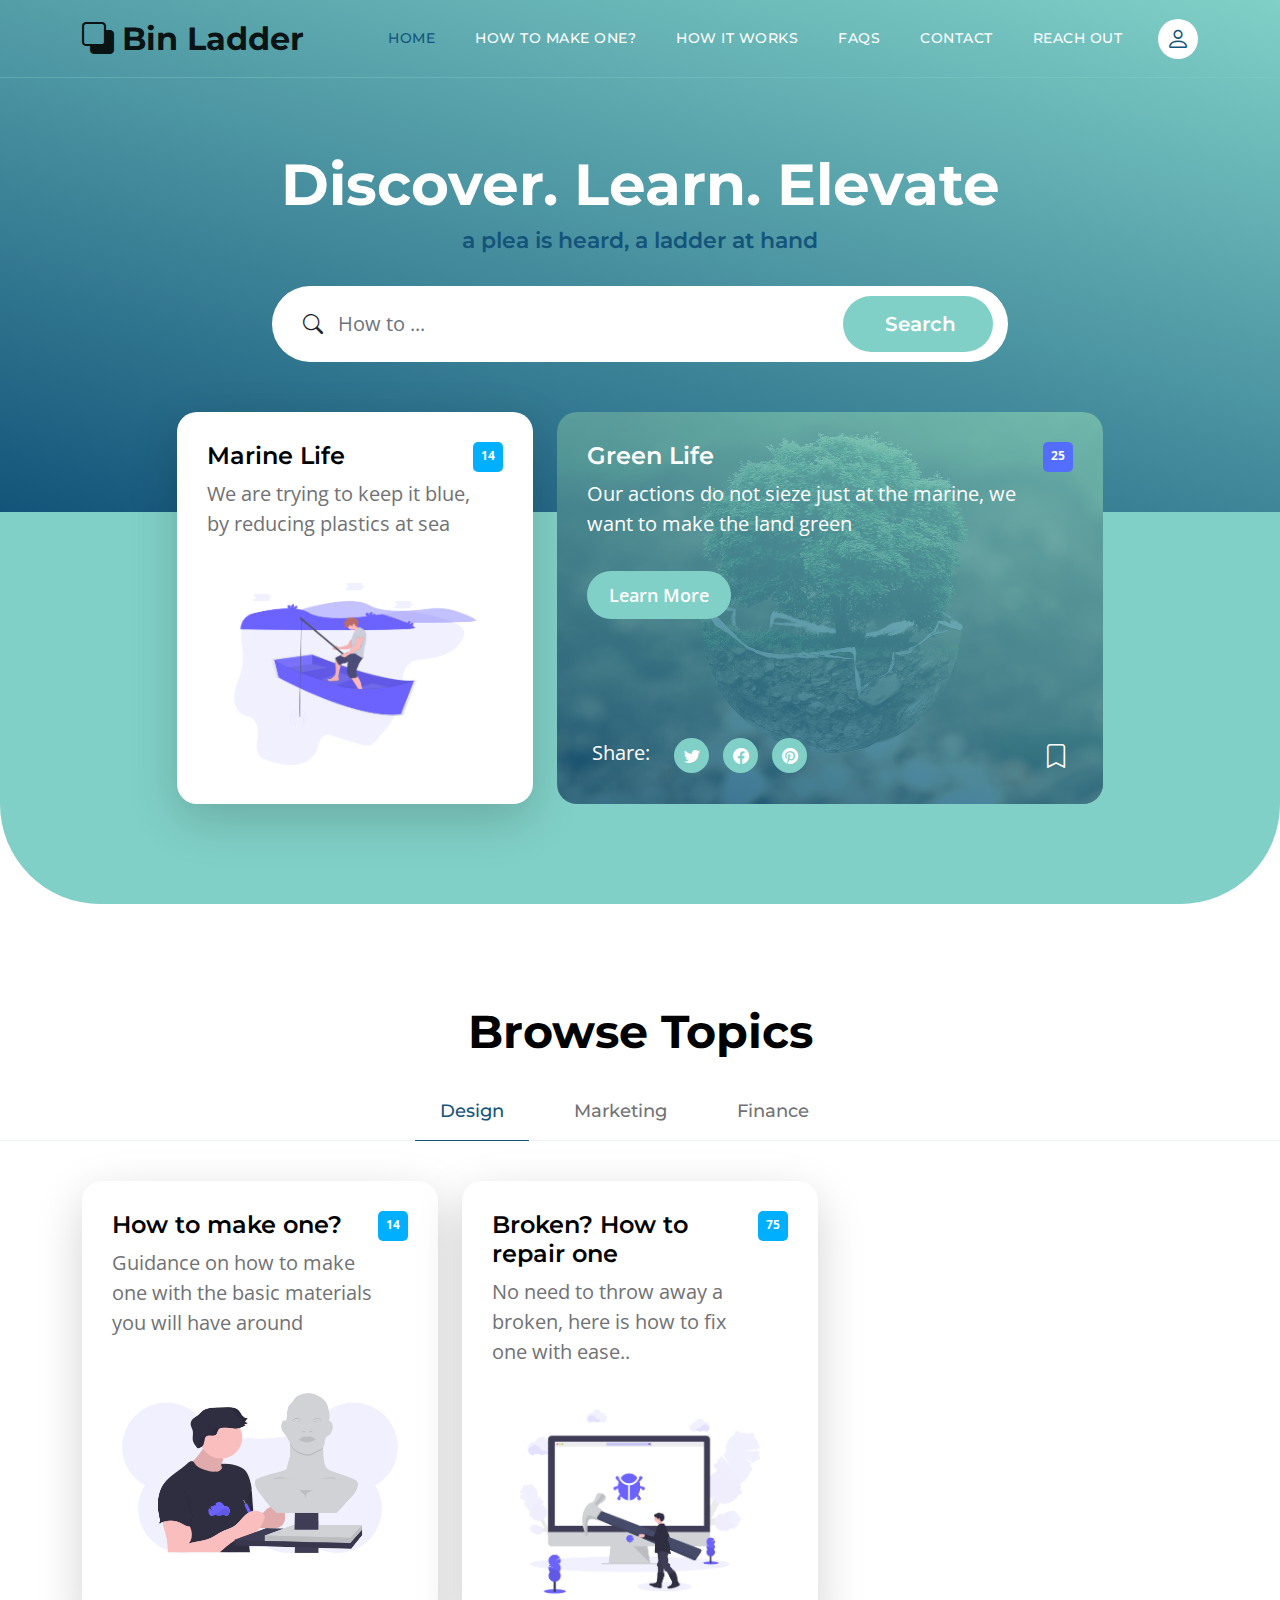
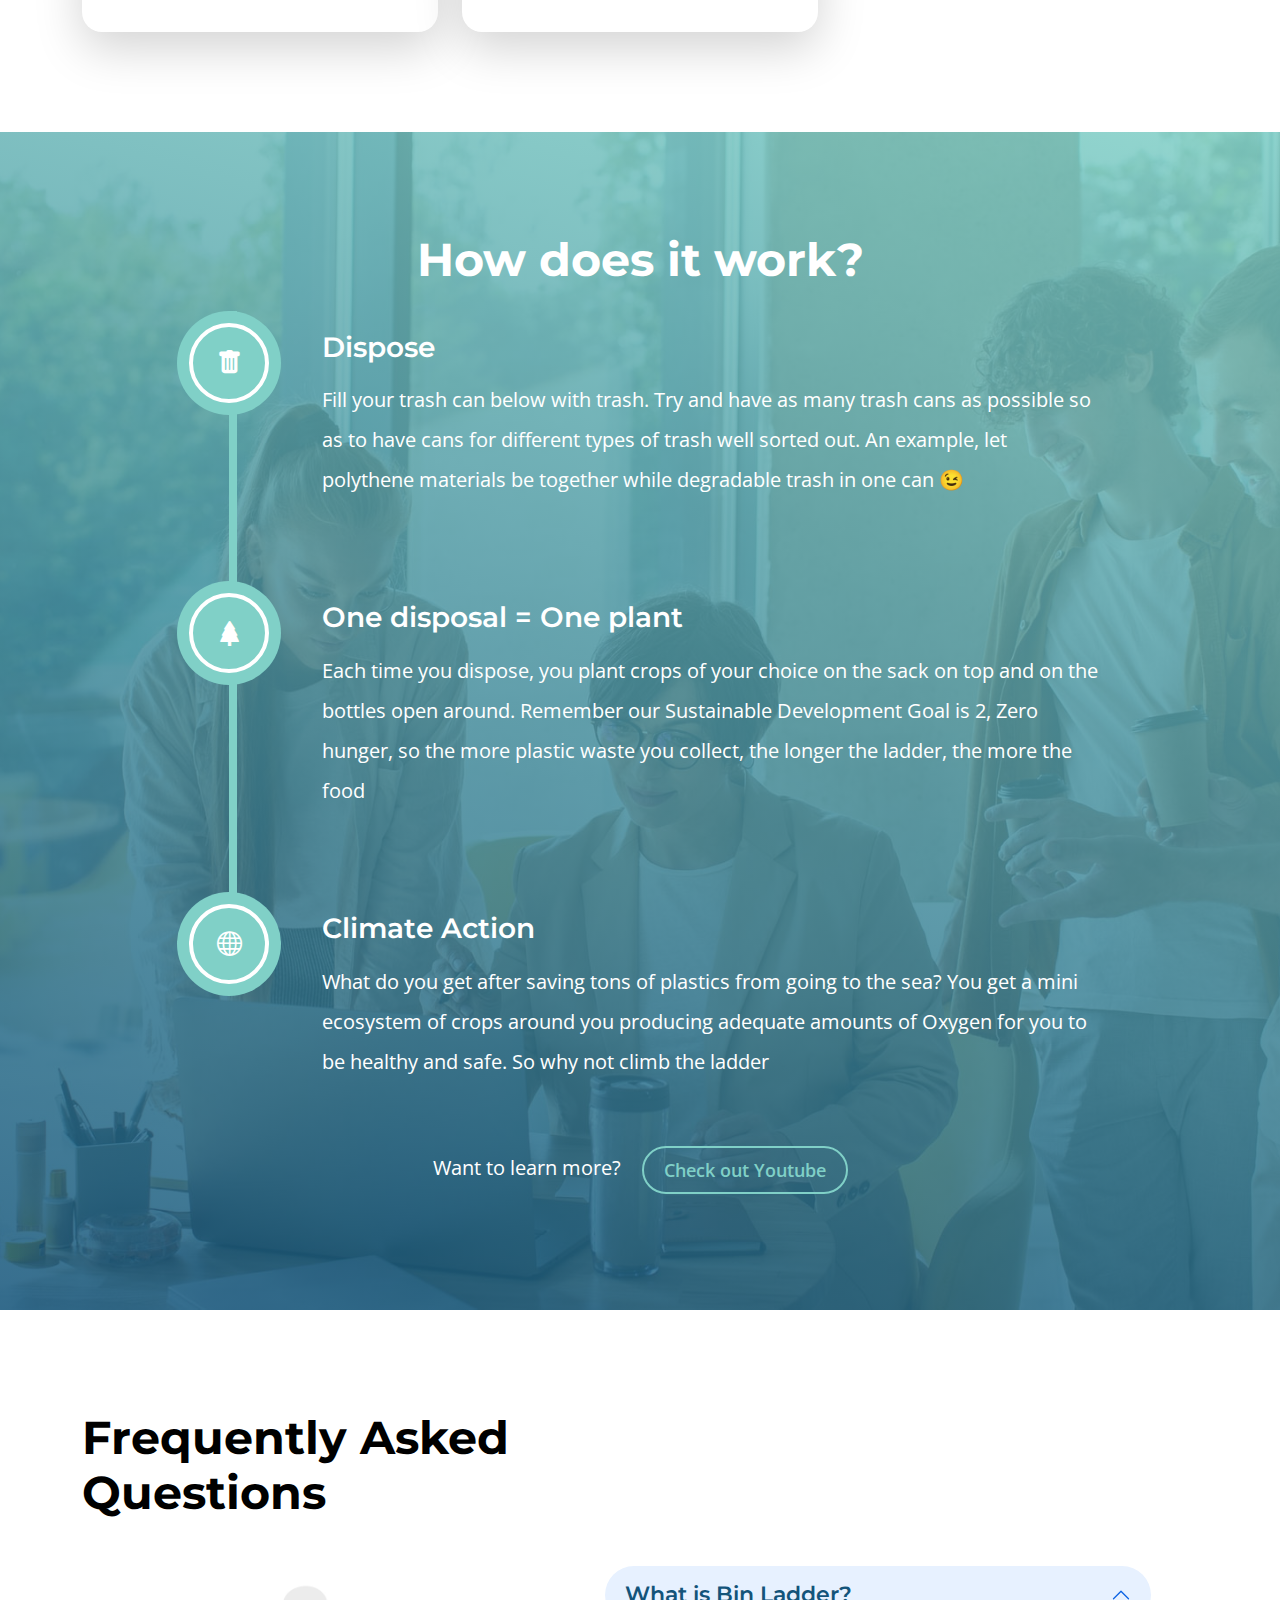
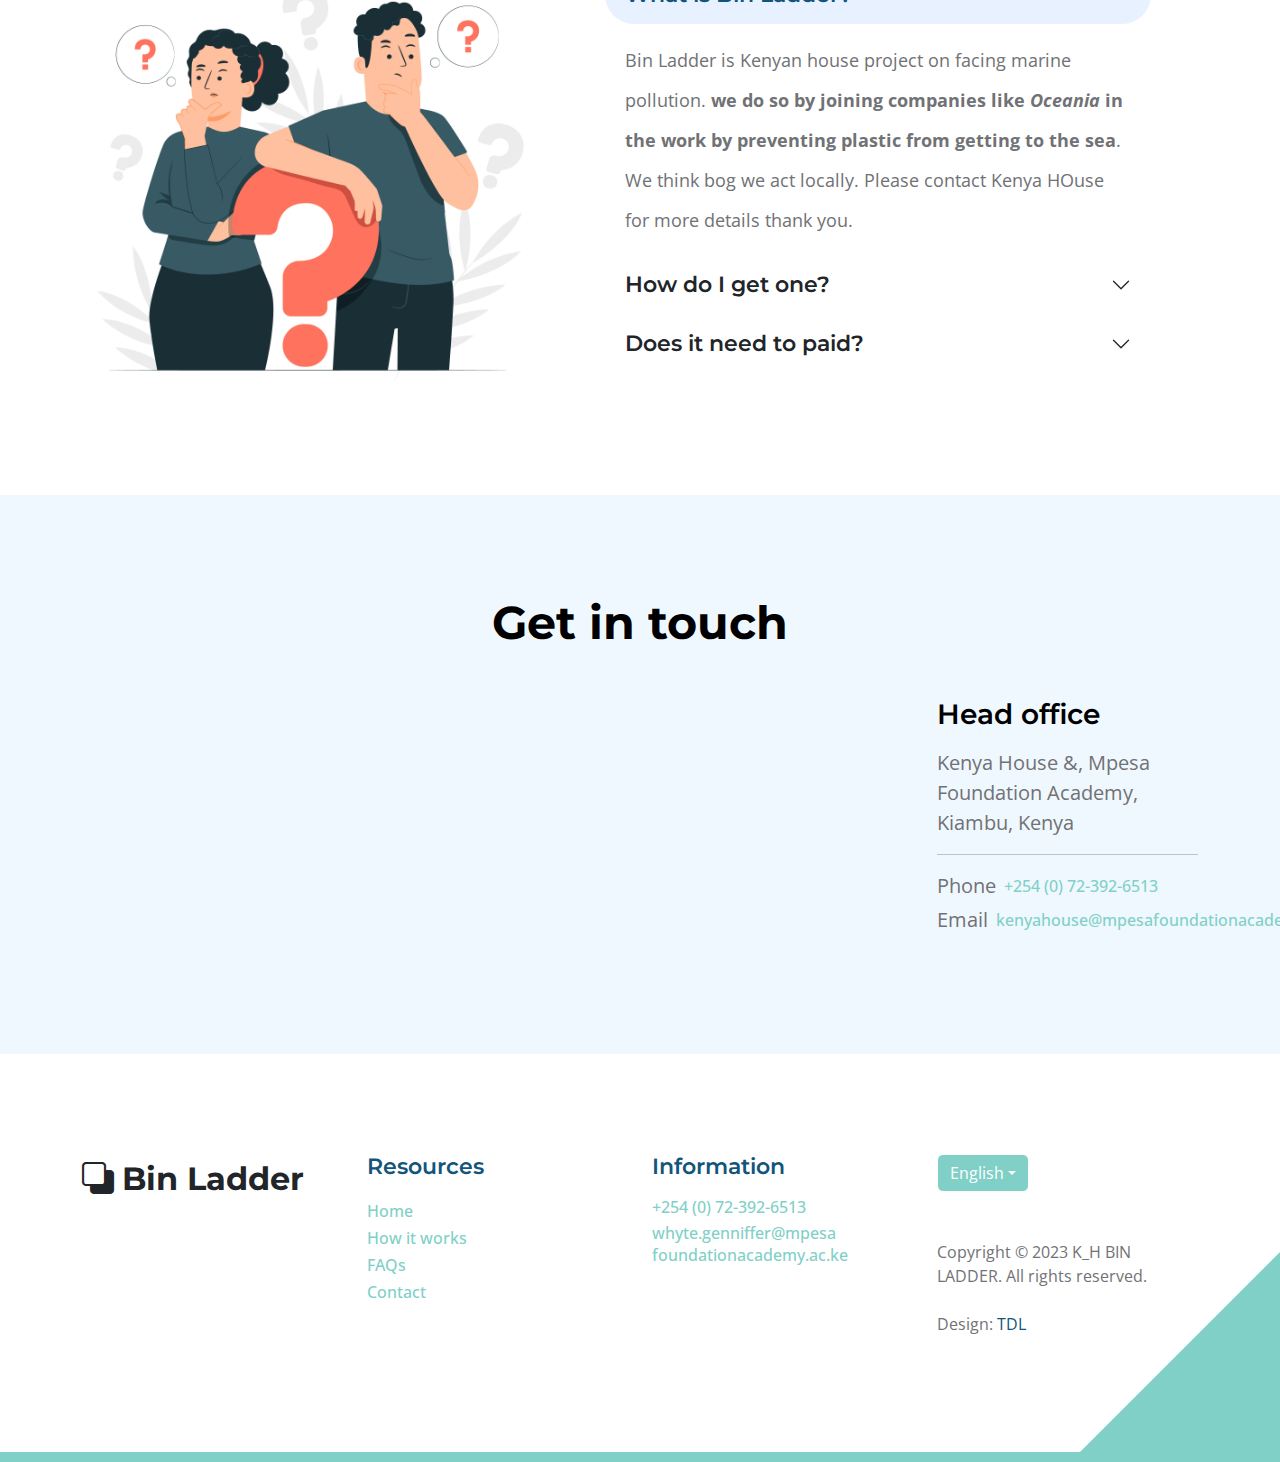
==== BIN_LADDER/index.html @ 0e5eac87 "Add files via upload" ====
<!doctype html>
<html lang="en">
    <head>
        <meta charset="utf-8">
        <meta name="viewport" content="width=device-width, initial-scale=1">

        <meta name="description" content="">
        <meta name="author" content="">

        <title>BIN-LADDER</title>

        <!-- CSS FILES -->        
        <link rel="preconnect" href="https://fonts.googleapis.com">
        
        <link rel="preconnect" href="https://fonts.gstatic.com" crossorigin>

        <link href="https://fonts.googleapis.com/css2?family=Montserrat:wght@500;600;700&family=Open+Sans&display=swap" rel="stylesheet">
                        
        <link href="css/bootstrap.min.css" rel="stylesheet">

        <link href="css/bootstrap-icons.css" rel="stylesheet">

        <link href="css/templatemo-topic-listing.css" rel="stylesheet">      
        
    </head>
    
    <body id="top">

        <main>

            <nav class="navbar navbar-expand-lg">
                <div class="container">
                    <a class="navbar-brand" href="index.html">
                        <i class="bi-back"></i>
                        <span>Bin Ladder</span>
                    </a>

                    <div class="d-lg-none ms-auto me-4">
                        <a href="#top" class="navbar-icon bi-person smoothscroll"></a>
                    </div>
    
                    <button class="navbar-toggler" type="button" data-bs-toggle="collapse" data-bs-target="#navbarNav" aria-controls="navbarNav" aria-expanded="false" aria-label="Toggle navigation">
                        <span class="navbar-toggler-icon"></span>
                    </button>
    
                    <div class="collapse navbar-collapse" id="navbarNav">
                        <ul class="navbar-nav ms-lg-5 me-lg-auto">
                            <li class="nav-item">
                                <a class="nav-link click-scroll" href="#section_1">Home</a>
                            </li>

                            <li class="nav-item">
                                <a class="nav-link click-scroll" href="#section_2">How to make one?</a>
                            </li>
    
                            <li class="nav-item">
                                <a class="nav-link click-scroll" href="#section_3">How it works</a>
                            </li>

                            <li class="nav-item">
                                <a class="nav-link click-scroll" href="#section_4">FAQs</a>
                            </li>
    
                            <li class="nav-item">
                                <a class="nav-link click-scroll" href="#section_5">Contact</a>
                            </li>

                            <li class="nav-item">
                                <a class="nav-link click-scroll" href="contact.html">Reach Out</a>
                            </li>
                            
                        </ul>

                        <div class="d-none d-lg-block">
                            <a href="#top" class="navbar-icon bi-person smoothscroll"></a>
                        </div>
                    </div>
                </div>
            </nav>
            

            <section class="hero-section d-flex justify-content-center align-items-center" id="section_1">
                <div class="container">
                    <div class="row">

                        <div class="col-lg-8 col-12 mx-auto">
                            <h1 class="text-white text-center">Discover. Learn. Elevate</h1>

                            <h6 class="text-center">a plea is heard, a ladder at hand</h6>

                            <form method="get" class="custom-form mt-4 pt-2 mb-lg-0 mb-5" role="search">
                                <div class="input-group input-group-lg">
                                    <span class="input-group-text bi-search" id="basic-addon1">
                                        
                                    </span>

                                    <input name="keyword" type="search" class="form-control" id="keyword" placeholder="How to ..." aria-label="Search">

                                    <button type="submit" class="form-control">Search</button>
                                </div>
                            </form>
                        </div>

                    </div>
                </div>
            </section>


            <section class="featured-section">
                <div class="container">
                    <div class="row justify-content-center">

                        <div class="col-lg-4 col-12 mb-4 mb-lg-0">
                            <div class="custom-block bg-white shadow-lg">
                                <a href="bin-making.html">
                                    <div class="d-flex">
                                        <div>
                                            <h5 class="mb-2">Marine Life</h5>

                                            <p class="mb-0">We are trying to keep it blue, by reducing plastics at sea</p>
                                        </div>

                                        <span class="badge bg-design rounded-pill ms-auto">14</span>
                                    </div>

                                    <img src="images/topics/undraw_fishing_hoxa.png" class="custom-block-image img-fluid" alt="">
                                </a>
                            </div>
                        </div>

                        <div class="col-lg-6 col-12">
                            <div class="custom-block custom-block-overlay">
                                <div class="d-flex flex-column h-100">
                                    <img src="images/topics/econ.jpeg" class="custom-block-image img-fluid" alt="">

                                    <div class="custom-block-overlay-text d-flex">
                                        <div>
                                            <h5 class="text-white mb-2">Green Life</h5>

                                            <p class="text-white">Our actions do not sieze just at the marine, we want to make the land green</p>

                                            <a href="bin-making.html" class="btn custom-btn mt-2 mt-lg-3">Learn More</a>
                                        </div>

                                        <span class="badge bg-finance rounded-pill ms-auto">25</span>
                                    </div>

                                    <div class="social-share d-flex">
                                        <p class="text-white me-4">Share:</p>

                                        <ul class="social-icon">
                                            <li class="social-icon-item">
                                                <a href="#" class="social-icon-link bi-twitter"></a>
                                            </li>

                                            <li class="social-icon-item">
                                                <a href="#" class="social-icon-link bi-facebook"></a>
                                            </li>

                                            <li class="social-icon-item">
                                                <a href="#" class="social-icon-link bi-pinterest"></a>
                                            </li>
                                        </ul>

                                        <a href="#" class="custom-icon bi-bookmark ms-auto"></a>
                                    </div>

                                    <div class="section-overlay"></div>
                                </div>
                            </div>
                        </div>

                    </div>
                </div>
            </section>


            <section class="explore-section section-padding" id="section_2">
                <div class="container">
                    <div class="row">

                        <div class="col-12 text-center">
                            <h2 class="mb-4">Browse Topics</h1>
                        </div>

                    </div>
                </div>

                <div class="container-fluid">
                    <div class="row">
                        <ul class="nav nav-tabs" id="myTab" role="tablist">
                            <li class="nav-item" role="presentation">
                                <button class="nav-link active" id="design-tab" data-bs-toggle="tab" data-bs-target="#design-tab-pane" type="button" role="tab" aria-controls="design-tab-pane" aria-selected="true">Design</button>
                            </li>

                            <li class="nav-item" role="presentation">
                                <button class="nav-link" id="marketing-tab" data-bs-toggle="tab" data-bs-target="#marketing-tab-pane" type="button" role="tab" aria-controls="marketing-tab-pane" aria-selected="false">Marketing</button>
                            </li>

                            <li class="nav-item" role="presentation">
                                <button class="nav-link" id="finance-tab" data-bs-toggle="tab" data-bs-target="#finance-tab-pane" type="button" role="tab" aria-controls="finance-tab-pane" aria-selected="false">Finance</button>
                            </li>

                        </ul>
                    </div>
                </div>

                <div class="container">
                    <div class="row">

                        <div class="col-12">
                            <div class="tab-content" id="myTabContent">
                                <div class="tab-pane fade show active" id="design-tab-pane" role="tabpanel" aria-labelledby="design-tab" tabindex="0">
                                    <div class="row">
                                        <div class="col-lg-4 col-md-6 col-12 mb-4 mb-lg-0">
                                            <div class="custom-block bg-white shadow-lg">
                                                <a href="bin-making.html">
                                                    <div class="d-flex">
                                                        <div>
                                                            <h5 class="mb-2">How to make one?</h5>

                                                            <p class="mb-0">Guidance on how to make one with the basic materials you will have around</p>
                                                        </div>

                                                        <span class="badge bg-design rounded-pill ms-auto">14</span>
                                                    </div>

                                                    <img src="images/topics/undraw_sculpting_1c9p.png" class="custom-block-image img-fluid" alt="">
                                                </a>
                                            </div>
                                        </div>

                                        <div class="col-lg-4 col-md-6 col-12 mb-4 mb-lg-0">
                                            <div class="custom-block bg-white shadow-lg">
                                                <a href="bin-making.html">
                                                    <div class="d-flex">
                                                        <div>
                                                            <h5 class="mb-2">Broken? How to repair one</h5>

                                                                <p class="mb-0">No need to throw away a broken, here is how to fix one with ease..</p>
                                                        </div>

                                                        <span class="badge bg-design rounded-pill ms-auto">75</span>
                                                    </div>

                                                    <img src="images/topics/undraw_bug_fixing_oc7a.png" class="custom-block-image img-fluid" alt="">
                                                </a>
                                            </div>
                                        </div>

                                
                                    </div>
                                </div>

                                <div class="tab-pane fade" id="marketing-tab-pane" role="tabpanel" aria-labelledby="marketing-tab" tabindex="0">
                                    <div class="row">
                                        <div class="col-lg-4 col-md-6 col-12 mb-4 mb-lg-3">
                                                <div class="custom-block bg-white shadow-lg">
                                                    <a href="bin-making.html">
                                                        <div class="d-flex">
                                                            <div>
                                                                <h5 class="mb-2">Advertising</h5>

                                                                <p class="mb-0">Raise any green awareness here and care for the marine life </p>
                                                            </div>

                                                            <span class="badge bg-advertising rounded-pill ms-auto">30</span>
                                                        </div>

                                                        <img src="images/topics/undraw_online_ad_re_ol62.png" class="custom-block-image img-fluid" alt="">
                                                    </a>
                                                </div>
                                            </div>

                                            

                                            <div class="col-lg-4 col-md-6 col-12">
                                                <div class="custom-block bg-white shadow-lg">
                                                    <a href="bin-making.html">
                                                        <div class="d-flex">
                                                            <div>
                                                                <h5 class="mb-2">Social Media</h5>

                                                                <p class="mb-0">How to surf social media and raise awareness on marine life and green life </p>

                                                            </div>

                                                            <span class="badge bg-advertising rounded-pill ms-auto">50</span>
                                                        </div>

                                                        <img src="images/topics/undraw_viral_tweet_gndb.png" class="custom-block-image img-fluid" alt="">
                                                    </a>
                                                </div>
                                            </div>
                                        </div>
                                  </div>

                                <div class="tab-pane fade" id="finance-tab-pane" role="tabpanel" aria-labelledby="finance-tab" tabindex="0">   <div class="row">
                                        <div class="col-lg-6 col-md-6 col-12 mb-4 mb-lg-0">
                                            <div class="custom-block bg-white shadow-lg">
                                                <a href="bin-making.html">
                                                    <div class="d-flex">
                                                        <div>
                                                            <h5 class="mb-2">Investment</h5>

                                                            <p class="mb-0">What we invest in and what we think you should invest in</p>
                                                        </div>

                                                        <span class="badge bg-finance rounded-pill ms-auto">30</span>
                                                    </div>

                                                    <img src="images/topics/undraw_Finance_re_gnv2.png" class="custom-block-image img-fluid" alt="">
                                                </a>
                                            </div>
                                        </div>

                                        <div class="col-lg-6 col-md-6 col-12">
                                            <div class="custom-block custom-block-overlay">
                                                <div class="d-flex flex-column h-100">
                                                    <img src="images/businesswoman-using-tablet-analysis-graph-company-finance-strategy-statistics-success-concept-planning-future-office-room.jpg" class="custom-block-image img-fluid" alt="">

                                                    <div class="custom-block-overlay-text d-flex">
                                                        <div>
                                                            <h5 class="text-white mb-2">Finance</h5>

                                                            <p class="text-white">If you are wiling to share and support our work, here are more details on how to push the green work foward

                                                            </p>

                                                            <a href="bin-making.html" class="btn custom-btn mt-2 mt-lg-3">Learn More</a>
                                                        </div>

                                                        <span class="badge bg-finance rounded-pill ms-auto">25</span>
                                                    </div>

                                                    <div class="social-share d-flex">
                                                        <p class="text-white me-4">Share:</p>

                                                        <ul class="social-icon">
                                                            <li class="social-icon-item">
                                                                <a href="#" class="social-icon-link bi-twitter"></a>
                                                            </li>

                                                            <li class="social-icon-item">
                                                                <a href="#" class="social-icon-link bi-facebook"></a>
                                                            </li>

                                                            <li class="social-icon-item">
                                                                <a href="#" class="social-icon-link bi-pinterest"></a>
                                                            </li>
                                                        </ul>

                                                        <a href="#" class="custom-icon bi-bookmark ms-auto"></a>
                                                    </div>

                                                    <div class="section-overlay"></div>
                                                </div>
                                            </div>
                                        </div>
                                    </div>
                                </div>

                            </div>

                    </div>
                </div>
            </section>


            <section class="timeline-section section-padding" id="section_3">
                <div class="section-overlay"></div>

                <div class="container">
                    <div class="row">

                        <div class="col-12 text-center">
                            <h2 class="text-white mb-4">How does it work?</h1>
                        </div>

                        <div class="col-lg-10 col-12 mx-auto">
                            <div class="timeline-container">
                                <ul class="vertical-scrollable-timeline" id="vertical-scrollable-timeline">
                                    <div class="list-progress">
                                        <div class="inner"></div>
                                    </div>

                                    <li>
                                        <h4 class="text-white mb-3">Dispose</h4>

                                        <p class="text-white">Fill your trash can below with trash. Try and have as many trash cans as possible so as to have cans for different types of trash well sorted out. An example, let polythene materials be together while degradable trash in one can 😉</p>

                                        <div class="icon-holder">
                                          <i class="bi-trash-fill"></i>
                                        </div>
                                    </li>
                                    
                                    <li>
                                        <h4 class="text-white mb-3">One disposal &equals; One plant</h4>

                                        <p class="text-white">Each time you dispose, you plant crops of your choice on the sack on top and on the bottles open around. Remember our Sustainable Development Goal is 2, Zero hunger, so the more plastic waste you collect, the longer the ladder, the more the food</p>

                                        <div class="icon-holder">
                                          <i class="bi-tree-fill"></i>
                                        </div>
                                    </li>

                                    <li>
                                        <h4 class="text-white mb-3">Climate Action</h4>

                                        <p class="text-white">What do you get after saving tons of plastics from going to the sea? You get a mini ecosystem of crops around you producing adequate amounts of Oxygen for you to be healthy and safe. So why not climb the ladder</p>

                                        <div class="icon-holder">
                                          <i class="bi-globe"></i>
                                        </div>
                                    </li>
                                </ul>
                            </div>
                        </div>

                        <div class="col-12 text-center mt-5">
                            <p class="text-white">
                                Want to learn more?
                                <a href="#" class="btn custom-btn custom-border-btn ms-3">Check out Youtube</a>
                            </p>
                        </div>
                    </div>
                </div>
            </section>


            <section class="faq-section section-padding" id="section_4">
                <div class="container">
                    <div class="row">

                        <div class="col-lg-6 col-12">
                            <h2 class="mb-4">Frequently Asked Questions</h2>
                        </div>

                        <div class="clearfix"></div>

                        <div class="col-lg-5 col-12">
                            <img src="images/faq_graphic.jpg" class="img-fluid" alt="FAQs">
                        </div>

                        <div class="col-lg-6 col-12 m-auto">
                            <div class="accordion" id="accordionExample">
                                <div class="accordion-item">
                                    <h2 class="accordion-header" id="headingOne">
                                        <button class="accordion-button" type="button" data-bs-toggle="collapse" data-bs-target="#collapseOne" aria-expanded="true" aria-controls="collapseOne">
                                        What is Bin Ladder?
                                        </button>
                                    </h2>

                                    <div id="collapseOne" class="accordion-collapse collapse show" aria-labelledby="headingOne" data-bs-parent="#accordionExample">
                                        <div class="accordion-body">
                                            Bin Ladder is Kenyan house project on facing marine pollution. <strong>we do so by joining companies like <em>Oceania</em>  in the work by preventing plastic from getting to the sea</strong>. We think bog we act locally. Please contact Kenya HOuse for more details thank you.
                                        </div>
                                    </div>
                                </div>

                                <div class="accordion-item">
                                    <h2 class="accordion-header" id="headingTwo">
                                        <button class="accordion-button collapsed" type="button" data-bs-toggle="collapse" data-bs-target="#collapseTwo" aria-expanded="false" aria-controls="collapseTwo">
                                        How do I get one?
                                    </button>
                                    </h2>

                                    <div id="collapseTwo" class="accordion-collapse collapse" aria-labelledby="headingTwo" data-bs-parent="#accordionExample">
                                        <div class="accordion-body">
                                            Just pick a waste around and hurray..let get to work by following <a href="bin-making.html">Steps</a>
                                        </div>
                                    </div>
                                </div>

                                <div class="accordion-item">
                                    <h2 class="accordion-header" id="headingThree">
                                        <button class="accordion-button collapsed" type="button" data-bs-toggle="collapse" data-bs-target="#collapseThree" aria-expanded="false" aria-controls="collapseThree">
                                        Does it need to paid?
                                    </button>
                                    </h2>

                                    <div id="collapseThree" class="accordion-collapse collapse" aria-labelledby="headingThree" data-bs-parent="#accordionExample">
                                        <div class="accordion-body">
                                            No why pay...you just need plastic waste.....
                                        </div>
                                    </div>
                                </div>
                            </div>
                        </div>

                    </div>
                </div>
            </section>


            <section class="contact-section section-padding section-bg" id="section_5">
                <div class="container">
                    <div class="row">

                        <div class="col-lg-12 col-12 text-center">
                            <h2 class="mb-5">Get in touch</h2>
                        </div>

                        <div class="col-lg-5 col-12 mb-4 mb-lg-0">
                            <iframe class="google-map" src="https://www.google.com/maps/embed?pb=!1m18!1m12!1m3!1d3989.174587271361!2d37.01581581098542!3d-1.0292474989565121!2m3!1f0!2f0!3f0!3m2!1i1024!2i768!4f13.1!3m3!1m2!1s0x182f4bdfb00d2f29%3A0xfc74869571f1621f!2sMpesa%20Foundation%20Academy!5e0!3m2!1sen!2ske!4v1686117680053!5m2!1sen!2ske" width="100%" height="250" style="border:0;" allowfullscreen="" loading="lazy" referrerpolicy="no-referrer-when-downgrade"></iframe>
                        </div>

                        <div class="col-lg-3 col-md-6 col-12 mb-3 mb-lg- mb-md-0 ms-auto">
                            <h4 class="mb-3">Head office</h4>

                            <p>Kenya House &amp;, Mpesa Foundation Academy, Kiambu, Kenya</p>

                            <hr>

                            <p class="d-flex align-items-center mb-1">
                                <span class="me-2">Phone</span>

                                <a href="tel: +25472-392-6513" class="site-footer-link">
                                    +254 (0) 72-392-6513
                                </a>
                            </p>

                            <p class="d-flex align-items-center">
                                <span class="me-2">Email</span>

                                <a href="mailto:whyte.genniffer@mpesafoundationacademy.ac.ke" class="site-footer-link">
                                   kenyahouse@mpesafoundationacademy.ac.ke
                                </a>
                            </p>
                        </div>


                    </div>
                </div>
            </section>
        </main>

<footer class="site-footer section-padding">
            <div class="container">
                <div class="row">

                    <div class="col-lg-3 col-12 mb-4 pb-2">
                        <a class="navbar-brand mb-2" href="index.html">
                            <i class="bi-back"></i>
                            <span>Bin Ladder</span>
                        </a>
                    </div>

                    <div class="col-lg-3 col-md-4 col-6">
                        <h6 class="site-footer-title mb-3">Resources</h6>

                        <ul class="site-footer-links">
                            <li class="site-footer-link-item">
                                <a href="#" class="site-footer-link">Home</a>
                            </li>

                            <li class="site-footer-link-item">
                                <a href="#" class="site-footer-link">How it works</a>
                            </li>

                            <li class="site-footer-link-item">
                                <a href="#" class="site-footer-link">FAQs</a>
                            </li>

                            <li class="site-footer-link-item">
                                <a href="#" class="site-footer-link">Contact</a>
                            </li>
                        </ul>
                    </div>

                    <div class="col-lg-3 col-md-4 col-6 mb-4 mb-lg-0">
                        <h6 class="site-footer-title mb-3">Information</h6>

                        <p class="text-white d-flex mb-1">
                            <a href="tel: +25472-392-6513" class="site-footer-link">
                                +254 (0) 72-392-6513
                            </a>
                        </p>

                        <p class="text-white d-flex">
                            <a href="mailto:whyte.genniffer@mpesafoundationacademy.ac.ke" class="site-footer-link">
                                whyte.genniffer@mpesa<br>foundationacademy.ac.ke
                            </a>
                        </p>
                    </div>

                    <div class="col-lg-3 col-md-4 col-12 mt-4 mt-lg-0 ms-auto">
                        <div class="dropdown">
                            <button class="btn btn-secondary dropdown-toggle" type="button" data-bs-toggle="dropdown" aria-expanded="false">
                            English</button>

                            <ul class="dropdown-menu">
                                <li><button class="dropdown-item" type="button">Thai</button></li>

                                <li><button class="dropdown-item" type="button">Myanmar</button></li>

                                <li><button class="dropdown-item" type="button">Arabic</button></li>
                            </ul>
                        </div>

                        <p class="copyright-text mt-lg-5 mt-4">Copyright © 2023 K_H BIN LADDER. All rights reserved.
                        <br><br>Design: <a rel="nofollow" href="tdl.com" target="_blank">TDL</a></p>
                        
                    </div>

                </div>
            </div>
        </footer>


        <!-- JAVASCRIPT FILES -->
        <script src="js/jquery.min.js"></script>
        <script src="js/bootstrap.bundle.min.js"></script>
        <script src="js/jquery.sticky.js"></script>
        <script src="js/click-scroll.js"></script>
        <script src="js/custom.js"></script>

    </body>
</html>
---- BIN_LADDER/css/templatemo-topic-listing.css ----
/*

TemplateMo 590 topic listing

https://templatemo.com/tm-590-topic-listing

*/

/*---------------------------------------
  CUSTOM PROPERTIES ( VARIABLES )             
-----------------------------------------*/
:root {
  --white-color:                  #ffffff;
  --primary-color:                #13547a;
  --secondary-color:              #80d0c7;
  --section-bg-color:             #f0f8ff;
  --custom-btn-bg-color:          #80d0c7;
  --custom-btn-bg-hover-color:    #13547a;
  --dark-color:                   #000000;
  --p-color:                      #717275;
  --border-color:                 #7fffd4;
  --link-hover-color:             #13547a;

  --body-font-family:             'Open Sans', sans-serif;
  --title-font-family:            'Montserrat', sans-serif;

  --h1-font-size:                 58px;
  --h2-font-size:                 46px;
  --h3-font-size:                 32px;
  --h4-font-size:                 28px;
  --h5-font-size:                 24px;
  --h6-font-size:                 22px;
  --p-font-size:                  20px;
  --menu-font-size:               14px;
  --btn-font-size:                18px;
  --copyright-font-size:          16px;

  --border-radius-large:          100px;
  --border-radius-medium:         20px;
  --border-radius-small:          10px;

  --font-weight-normal:           400;
  --font-weight-medium:           500;
  --font-weight-semibold:         600;
  --font-weight-bold:             700;
}

body {
  background-color: var(--white-color);
  font-family: var(--body-font-family); 
}


/*---------------------------------------
  TYPOGRAPHY               
-----------------------------------------*/

h2,
h3,
h4,
h5,
h6 {
  color: var(--dark-color);
}

h1,
h2,
h3,
h4,
h5,
h6 {
  font-family: var(--title-font-family); 
  font-weight: var(--font-weight-semibold);
}

h1 {
  font-size: var(--h1-font-size);
  font-weight: var(--font-weight-bold);
}

h2 {
  font-size: var(--h2-font-size);
  font-weight: var(--font-weight-bold);
}

h3 {
  font-size: var(--h3-font-size);
}

h4 {
  font-size: var(--h4-font-size);
}

h5 {
  font-size: var(--h5-font-size);
}

h6 {
  color: var(--primary-color);
  font-size: var(--h6-font-size);
}

p {
  color: var(--p-color);
  font-size: var(--p-font-size);
  font-weight: var(--font-weight-normal);
}

ul li {
  color: var(--p-color);
  font-size: var(--p-font-size);
  font-weight: var(--font-weight-normal);
}

a, 
button {
  touch-action: manipulation;
  transition: all 0.3s;
}

a {
  display: inline-block;
  color: var(--primary-color);
  text-decoration: none;
}

a:hover {
  color: var(--link-hover-color);
}

b,
strong {
  font-weight: var(--font-weight-bold);
}


/*---------------------------------------
  SECTION               
-----------------------------------------*/
.section-padding {
  padding-top: 100px;
  padding-bottom: 100px;
}

.section-bg {
  background-color: var(--section-bg-color);
}

.section-overlay {
  background-image: linear-gradient(15deg, #13547a 0%, #80d0c7 100%);
  position: absolute;
  top: 0;
  left: 0;
  pointer-events: none;
  width: 100%;
  height: 100%;
  opacity: 0.85;
}

.section-overlay + .container {
  position: relative;
}

.tab-content {
  background-color: var(--white-color);
  border-radius: var(--border-radius-medium);
}

.nav-tabs {
  border-bottom: 1px solid #ecf3f2;
  margin-bottom: 40px;
  justify-content: center;
}

.nav-tabs .nav-link {
  border-radius: 0;
  border-top: 0;
  border-right: 0;
  border-left: 0;
  color: var(--p-color);
  font-family: var(--title-font-family);
  font-size: var(--btn-font-size);
  font-weight: var(--font-weight-medium);
  padding: 15px 25px;
  transition: all 0.3s;
}

.nav-tabs .nav-link:first-child {
  margin-right: 20px;
}

.nav-tabs .nav-item.show .nav-link, 
.nav-tabs .nav-link.active,
.nav-tabs .nav-link:focus, 
.nav-tabs .nav-link:hover {
  border-bottom-color: var(--primary-color);
  color: var(--primary-color);
}


/*---------------------------------------
  CUSTOM ICON COLOR               
-----------------------------------------*/
.custom-icon {
  color: var(--secondary-color);
}


/*---------------------------------------
  CUSTOM BUTTON               
-----------------------------------------*/
.custom-btn {
  background: var(--custom-btn-bg-color);
  border: 2px solid transparent;
  border-radius: var(--border-radius-large);
  color: var(--white-color);
  font-size: var(--btn-font-size);
  font-weight: var(--font-weight-semibold);
  line-height: normal;
  transition: all 0.3s;
  padding: 10px 20px;
}

.custom-btn:hover {
  background: var(--custom-btn-bg-hover-color);
  color: var(--white-color);
}

.custom-border-btn {
  background: transparent;
  border: 2px solid var(--custom-btn-bg-color);
  color: var(--custom-btn-bg-color);
}

.custom-border-btn:hover {
  background: var(--custom-btn-bg-color);
  border-color: transparent;
  color: var(--white-color);
}

.custom-btn-bg-white {
  border-color: var(--white-color);
  color: var(--white-color);
}


/*---------------------------------------
  SITE HEADER              
-----------------------------------------*/
.site-header {
  background-image: linear-gradient(15deg, #13547a 0%, #80d0c7 100%);
  padding-top: 150px;
  padding-bottom: 80px;
}

.site-header .container {
  height: 100%;
}

.breadcrumb-item+.breadcrumb-item::before,
.breadcrumb-item a:hover,
.breadcrumb-item.active {
  color: var(--white-color);
}

.site-header .custom-icon {
  color: var(--white-color);
  font-size: var(--h4-font-size);
}

.site-header .custom-icon:hover {
  color: var(--secondary-color);
}


/*---------------------------------------
  NAVIGATION              
-----------------------------------------*/
.sticky-wrapper {
  position: absolute;
  top: 0;
  right: 0;
  left: 0;
}

.sticky-wrapper.is-sticky .navbar {
  background-color: var(--secondary-color);
}

.navbar {
  background: transparent;
  border-bottom: 1px solid rgba(128, 208, 199, 0.35);
  z-index: 9;
}

.navbar-brand,
.navbar-brand:hover {
  font-size: var(--h3-font-size);
  font-weight: var(--font-weight-bold);
  display: block;
}

.navbar-brand span {
  font-family: var(--title-font-family);
}

.navbar-expand-lg .navbar-nav .nav-link {
  border-radius: var(--border-radius-large);
  margin: 10px;
  padding: 10px;
}

.navbar-nav .nav-link {
  display: inline-block;
  color: var(--white-color);
  font-family: var(--title-font-family); 
  font-size: var(--menu-font-size);
  font-weight: var(--font-weight-medium);
  text-transform: uppercase;
  letter-spacing: 0.5px;
  position: relative;
  padding-top: 15px;
  padding-bottom: 15px;
}

.navbar-nav .nav-link.active, 
.navbar-nav .nav-link:hover {
  color: var(--primary-color);
}

.navbar .dropdown-menu {
  background: var(--white-color);
  box-shadow: 0 1rem 3rem rgba(0,0,0,.175);
  border: 0;
  display: inherit;
  opacity: 0;
  min-width: 9rem;
  margin-top: 20px;
  padding: 13px 0 10px 0;
  transition: all 0.3s;
  pointer-events: none;
}

.navbar .dropdown-menu::before {
  content: "";
  width: 0;
  height: 0;
  border-left: 20px solid transparent;
  border-right: 20px solid transparent;
  border-bottom: 15px solid var(--white-color);
  position: absolute;
  top: -10px;
  left: 10px;
}

.navbar .dropdown-item {
  display: inline-block;
  color: var(--p-bg-color);
  font-family: var(--title-font-family); 
  font-size: var(--menu-font-size);
  font-weight: var(--font-weight-medium);
  text-transform: uppercase;
  letter-spacing: 0.5px;
  position: relative;
}

.navbar .dropdown-item.active, 
.navbar .dropdown-item:active,
.navbar .dropdown-item:focus, 
.navbar .dropdown-item:hover {
  background: transparent;
  color: var(--primary-color);
}

.navbar .dropdown-toggle::after {
  content: "\f282";
  display: inline-block;
  font-family: bootstrap-icons !important;
  font-size: var(--copyright-font-size);
  font-style: normal;
  font-weight: normal !important;
  font-variant: normal;
  text-transform: none;
  line-height: 1;
  vertical-align: -.125em;
  -webkit-font-smoothing: antialiased;
  -moz-osx-font-smoothing: grayscale;
  position: relative;
  left: 2px;
  border: 0;
}

@media screen and (min-width: 992px) {
  .navbar .dropdown:hover .dropdown-menu {
    opacity: 1;
    margin-top: 0;
    pointer-events: auto;
  }
}

.navbar-icon {
  background: var(--white-color);
  border-radius: var(--border-radius-large);
  display: inline-block;
  font-size: var(--h5-font-size);
  width: 40px;
  height: 40px;
  line-height: 40px;
  text-align: center;
  transition: all 0.3s ease;
}

.navbar-icon:hover {
  background: var(--primary-color);
  color: var(--white-color);
}

.navbar-toggler {
  border: 0;
  padding: 0;
  cursor: pointer;
  margin: 0;
  width: 30px;
  height: 35px;
  outline: none;
}

.navbar-toggler:focus {
  outline: none;
  box-shadow: none;
}

.navbar-toggler[aria-expanded="true"] .navbar-toggler-icon {
  background: transparent;
}

.navbar-toggler[aria-expanded="true"] .navbar-toggler-icon:before,
.navbar-toggler[aria-expanded="true"] .navbar-toggler-icon:after {
  transition: top 300ms 50ms ease, -webkit-transform 300ms 350ms ease;
  transition: top 300ms 50ms ease, transform 300ms 350ms ease;
  transition: top 300ms 50ms ease, transform 300ms 350ms ease, -webkit-transform 300ms 350ms ease;
  top: 0;
}

.navbar-toggler[aria-expanded="true"] .navbar-toggler-icon:before {
  transform: rotate(45deg);
}

.navbar-toggler[aria-expanded="true"] .navbar-toggler-icon:after {
  transform: rotate(-45deg);
}

.navbar-toggler .navbar-toggler-icon {
  background: var(--white-color);
  transition: background 10ms 300ms ease;
  display: block;
  width: 30px;
  height: 2px;
  position: relative;
}

.navbar-toggler .navbar-toggler-icon:before,
.navbar-toggler .navbar-toggler-icon:after {
  transition: top 300ms 350ms ease, -webkit-transform 300ms 50ms ease;
  transition: top 300ms 350ms ease, transform 300ms 50ms ease;
  transition: top 300ms 350ms ease, transform 300ms 50ms ease, -webkit-transform 300ms 50ms ease;
  position: absolute;
  right: 0;
  left: 0;
  background: var(--white-color);
  width: 30px;
  height: 2px;
  content: '';
}

.navbar-toggler .navbar-toggler-icon::before {
  top: -8px;
}

.navbar-toggler .navbar-toggler-icon::after {
  top: 8px;
}


/*---------------------------------------
  HERO        
-----------------------------------------*/
.hero-section {
  background-image: linear-gradient(15deg, #13547a 0%, #80d0c7 100%);
  position: relative;
  overflow: hidden;
  padding-top: 150px;
  padding-bottom: 150px;
}

.hero-section .input-group {
  background-color: var(--white-color);
  border-radius: var(--border-radius-large);
  padding: 10px 15px;
}

.hero-section .input-group-text {
  background-color: transparent;
  border: 0;
}

.hero-section input[type="search"] {
  border: 0;
  box-shadow: none;
  margin-bottom: 0;
  padding-left: 0;
}

.hero-section button[type="submit"] {
  background-color: var(--primary-color);
  border: 0;
  border-radius: var(--border-radius-large) !important;
  color: var(--white-color);
  max-width: 150px;
}


/*---------------------------------------
  TOPICS              
-----------------------------------------*/
.featured-section {
  background-color: var(--secondary-color);
  border-radius: 0 0 100px 100px;
  padding-bottom: 100px;
}

.featured-section .row {
  position: relative;
  bottom: 100px;
  margin-bottom: -100px;
}

.custom-block {
  border-radius: var(--border-radius-medium);
  position: relative;
  overflow: hidden;
  padding: 30px;
  transition: all 0.3s ease;
  height: 100%;
}

.custom-block:hover {
  background-color: var(--secondary-color);
  transform: translateY(-3px);
}

.custom-block > a {
  width: 100%;
}

.custom-block-image {
  display: block;
  width: 100%;
  height: 200px;
  object-fit: cover;
  margin-top: 35px;
}

.custom-block .rounded-pill {
  border-radius: 5px !important;
  display: flex;
  justify-content: center;
  text-align: center;
  width: 30px;
  height: 30px;
  line-height: 20px;
}

.custom-block-overlay {
  height: 100%;
  min-height: 350px;
  padding: 0;
}

.custom-block-overlay > a {
  height: 100%;
}

.custom-block-overlay .custom-block-image {
  border-radius: var(--border-radius-medium);
  display: block;
  height: 100%;
  margin-top: 0;
}

.custom-block-overlay-text {
  position: absolute;
  z-index: 2;
  top: 0;
  right: 0;
  left: 0;
  padding: 30px;
}

.social-share {
  position: absolute;
  bottom: 0;
  right: 0;
  left: 0;
  z-index: 2;
  padding: 20px 35px;
}

.social-share .bi-bookmark {
  color: var(--white-color);
  font-size: var(--h5-font-size);
}

.social-share .bi-bookmark:hover {
  color: var(--secondary-color);
}

.bg-design {
  background-color: #00B0FF;
}

.bg-graphic {
  background-color: #00BFA6;
}

.bg-advertising {
  background-color: #F50057;
}

.bg-finance {
  background-color: #536DFE;
}

.bg-music {
  background-color: #F9A826;
}

.bg-education {
  background-color: #00BFA6;
}


/*---------------------------------------
  TOPICS               
-----------------------------------------*/
.topics-detail-block {
  border-radius: var(--border-radius-medium);
  position: relative;
  overflow: hidden;
}

.topics-detail-block-image {
  display: block;
  border-radius: var(--border-radius-medium);
}

blockquote {
  background-color: var(--section-bg-color);
  border-radius: var(--border-radius-small);
  font-family: var(--title-font-family);
  font-size: var(--h4-font-size);
  font-weight: var(--font-weight-bold);
  display: inline-block;
  text-align: center;
  margin: 30px;
  padding: 40px;
}

.topics-listing-page .site-header {
  padding-bottom: 65px;
}

.custom-block-topics-listing-info {
  margin: 30px 20px 20px 30px;
}

.custom-block-topics-listing {
  height: inherit;
}

.custom-block-topics-listing .custom-block-image {
  width: 200px;
}


/*---------------------------------------
  PAGINATION              
-----------------------------------------*/
.pagination {
  margin-top: 40px;
}

.page-link {
  border: 0;
  border-radius: var(--border-radius-small);
  color: var(--p-color);
  font-family: var(--title-font-family);
  margin: 0 5px;
  padding: 10px 20px;
}

.page-link:hover,
.page-item:first-child .page-link:hover,
.page-item:last-child .page-link:hover {
  background-color: var(--secondary-color);
  color: var(--white-color);
}

.page-item:first-child .page-link {
  margin-right: 10px;
}

.page-item:first-child .page-link,
.page-item:last-child .page-link {
  background-color: var(--section-bg-color);
  border-radius: var(--border-radius-small);
}

.active>.page-link, .page-link.active {
  background-color: var(--secondary-color);
  border-color: var(--secondary-color);
}


/*---------------------------------------
  TIMELINE              
-----------------------------------------*/
.timeline-section {
  background-image: url('../images/colleagues-working-cozy-office-medium-shot.jpg');
  background-repeat: no-repeat;
  background-position: center;
  background-size: cover;
  position: relative;
}

.timeline-container .vertical-scrollable-timeline {
  list-style-type: none;
  position: relative;
  padding-left: 0;
}

.timeline-container .vertical-scrollable-timeline .list-progress {
  width: 8px;
  height: 87%;
  background-color: var(--primary-color);
  position: absolute;
  left: 52px;
  top: 0;
  overflow: hidden;
}

.timeline-container .vertical-scrollable-timeline .list-progress .inner {
  position: absolute;
  right: 0;
  bottom: 0;
  height: 100%;
  background-color: var(--secondary-color);
  width: 100%;
}

.timeline-container .vertical-scrollable-timeline li {
  position: relative;
  padding: 20px 0px 65px 145px;
}

.timeline-container .vertical-scrollable-timeline li:last-child {
  padding-bottom: 0;
}

.timeline-container .vertical-scrollable-timeline li p {
  line-height: 40px;
}

.timeline-container .vertical-scrollable-timeline li p:last-child {
  margin-bottom: 0;
}

.timeline-container .vertical-scrollable-timeline li .icon-holder {
  position: absolute;
  left: 0;
  top: 0;
  width: 104px;
  height: 104px;
  display: flex;
  justify-content: center;
  align-items: center;
  background-color: var(--secondary-color);
  border-radius: 50%;
  z-index: 1;
  transition: 0.4s all;
}

.timeline-container .vertical-scrollable-timeline li .icon-holder::before {
  content: "";
  width: 80px;
  height: 80px;
  border: 4px solid #fff;
  position: absolute;
  background-color: var(--secondary-color);
  border-radius: 50%;
  z-index: -1;
  transition: 0.4s all;
}

.timeline-container .vertical-scrollable-timeline li .icon-holder i {
  font-size: 25px;
  color: var(--white-color);
}

.timeline-container .vertical-scrollable-timeline li::before {
  content: "";
  position: absolute;
  height: 100%;
  width: 8px;
  background-color: transparent;
  left: 52px;
  z-index: 0;
}

.timeline-container .vertical-scrollable-timeline li.active .icon-holder {
  background-color: var(--primary-color);
}

.timeline-container .vertical-scrollable-timeline li.active .icon-holder::before {
  background-color: var(--primary-color);
}


/*---------------------------------------
  FAQs              
-----------------------------------------*/
.faq-section .accordion-item {
  border: 0;
}

.faq-section .accordion-button {
  font-size: var(--h6-font-size);
  font-weight: var(--font-weight-semibold);
}

.faq-section .accordion-item:first-of-type .accordion-button {
  border-radius: var(--border-radius-large);
}

.faq-section .accordion-button:not(.collapsed) {
  border-radius: var(--border-radius-large);
  box-shadow: none;
  color: var(--primary-color);
}

.faq-section .accordion-body {
  color: var(--p-color);
  font-size: var(--btn-font-size);
  line-height: 40px;
}

/*---------------------------------------
  NEWSLETTER               
-----------------------------------------*/
.newsletter-image {
  border-radius: var(--border-radius-medium);
}


/*---------------------------------------
  CONTACT               
-----------------------------------------*/
.google-map {
  border-radius: var(--border-radius-medium);
}

.contact-form .form-floating>textarea {
  border-radius: var(--border-radius-medium);
  height: 150px;
}


/*---------------------------------------
  SUBSCRIBE FORM               
-----------------------------------------*/
.subscribe-form-wrap {
  padding: 50px;
}

.subscribe-form {
  width: 95%;
}


/*---------------------------------------
  CUSTOM FORM               
-----------------------------------------*/
.custom-form .form-control {
  border-radius: var(--border-radius-large);
  color: var(--p-color);
  margin-bottom: 24px;
  padding-top: 13px;
  padding-bottom: 13px;
  padding-left: 20px;
  outline: none;
}

.form-floating>label {
  padding-left: 20px;
}

.custom-form button[type="submit"] {
  background: var(--custom-btn-bg-color);
  border: none;
  border-radius: var(--border-radius-large);
  color: var(--white-color);
  font-family: var(--title-font-family);
  font-size: var(--p-font-size);
  font-weight: var(--font-weight-semibold);
  transition: all 0.3s;
  margin-bottom: 0;
}

.custom-form button[type="submit"]:hover,
.custom-form button[type="submit"]:focus {
  background: var(--custom-btn-bg-hover-color);
  border-color: transparent;
}


/*---------------------------------------
  SITE FOOTER              
-----------------------------------------*/
.site-footer {
  border-bottom: 10px solid var(--secondary-color);
  position: relative;
}

.site-footer::after {
  content: "";
  position: absolute;
  bottom: 0;
  right: 0;
  width: 0;
  height: 0;
  border-style: solid;
  border-width: 0 0 200px 200px;
  border-color: transparent transparent var(--secondary-color) transparent;
  pointer-events: none;
}

.site-footer-title {
  color: var(--primary-color); 
}

.site-footer .dropdown-menu {
  padding: 0;
}

.site-footer .dropdown-item {
  color: var(--p-color);
  font-size: var(--menu-font-size);
  font-weight: var(--font-weight-medium);
  padding: 4px 18px;
}

.site-footer .dropdown-item:hover {
  background-color: transparent;
  color: var(--primary-color);
}

.site-footer .dropdown-menu li:first-child .dropdown-item {
  padding-top: 10px;
}

.site-footer .dropdown-menu li:last-child .dropdown-item {
  padding-bottom: 12px;
}

.site-footer .dropdown-toggle {
  background-color: var(--secondary-color);
  border-color: var(--white-color);
}

.site-footer .dropdown-toggle:hover {
  background-color: var(--primary-color);
  border-color: transparent;
}

.site-footer-links {
  padding-left: 0;
}

.site-footer-link-item {
  display: block;
  list-style: none;
  line-height: normal;
}

.site-footer-link {
  color: var(--secondary-color);
  font-size: var(--copyright-font-size);
  font-weight: var(--font-weight-medium);
  line-height: normal;
}

.copyright-text {
  font-size: var(--copyright-font-size);
}


/*---------------------------------------
  SOCIAL ICON               
-----------------------------------------*/
.social-icon {
  margin: 0;
  padding: 0;
}

.social-icon-item {
  list-style: none;
  display: inline-block;
  vertical-align: top;
}

.social-icon-link {
  background: var(--secondary-color);
  border-radius: var(--border-radius-large);
  color: var(--white-color);
  font-size: var(--copyright-font-size);
  display: block;
  margin-right: 10px;
  text-align: center;
  width: 35px;
  height: 35px;
  line-height: 36px;
  transition: background 0.2s, color 0.2s;
}

.social-icon-link:hover {
  background: var(--primary-color);
  color: var(--white-color);
}


/*---------------------------------------
  RESPONSIVE STYLES               
-----------------------------------------*/
@media screen and (max-width: 991px) {
  h1 {
    font-size: 48px;
  }

  h2 {
    font-size: 36px;
  }

  h3 {
    font-size: 32px;
  }

  h4 {
    font-size: 28px;
  }

  h5 {
    font-size: 20px;
  }

  h6 {
    font-size: 18px;
  }

  .section-padding {
    padding-top: 50px;
    padding-bottom: 50px;
  }
  
  .navbar {
    background-color: var(--secondary-color);
  }

  .navbar-nav .dropdown-menu {
    position: relative;
    left: 10px;
    opacity: 1;
    pointer-events: auto;
    max-width: 155px;
    margin-top: 10px;
    margin-bottom: 15px;
  }

  .navbar-expand-lg .navbar-nav {
    padding-bottom: 20px;
  }

  .navbar-expand-lg .navbar-nav .nav-link {
    padding: 0;
  }

  .nav-tabs .nav-link:first-child {
    margin-right: 5px;
  }

  .nav-tabs .nav-link {
    font-size: var(--copyright-font-size);
    padding: 10px;
  }

  .featured-section {
    border-radius: 0 0 80px 80px;
    padding-bottom: 50px;
  }

  .custom-block-topics-listing .custom-block-image {
    width: auto;
  }

  .custom-block-topics-listing > .d-flex,
  .custom-block-topics-listing-info,
  .custom-block-topics-listing a {
    flex-direction: column;
  }

  .timeline-container .vertical-scrollable-timeline .list-progress {
    height: 75%;
  }

  .timeline-container .vertical-scrollable-timeline li {
    padding-left: 135px;
  }

  .subscribe-form-wrap {
    padding-top: 30px;
    padding-bottom: 0;
  }
}

@media screen and (max-width: 480px) {
  h1 {
    font-size: 36px;
  }

  h2 {
    font-size: 28px;
  }

  h3 {
    font-size: 26px;
  }

  h4 {
    font-size: 22px;
  }

  h5 {
    font-size: 20px;
  }
}



/*New codes for steps*/
.heads{
  margin: 2px;
  font-size: 20px;
  color: #138f83;
  text-transform: uppercase;
  font-weight: bolder;
  background:
  linear-gradient(
    to right,
    rgba(100, 200, 200, 1),
    rgba(100, 200, 200, 1)
  ),
  linear-gradient(
    to right,
    rgba(255, 0, 0, 1),
    rgba(255, 0, 180, 1),
    rgba(0, 100, 200, 1)
);
background-size: 100% 3px, 0 3px;
background-position: 100% 100%, 0 100%;
  background-repeat: no-repeat;
  transition: background-size 400ms;
  cursor: pointer;
}
.heads:hover{
  background-size: 0 3px, 100% 3px;
}
.explain{
  color: #000000;
}
.explain i{
font-style: normal;
  background-image: linear-gradient(
    to right,
    rgba(255, 0, 0, 1),
    rgba(255, 0, 180, 1),
    rgba(0, 100, 200, 1)
  );
  background-size: 200% 100%;
  background-position: -100%;
  -webkit-background-clip: text;
  -webkit-text-fill-color: transparent;
  transition: all 0.3s ease-in-out;
  cursor: pointer;
}
.explain i::before{
  content: '';
  display: block;
  position: absolute;
  bottom: -3px;
  left: 0;
  width: 0;
  height: 3px;
}
.explain i:hover{
  background-position: 0;
}
.explain i:hover::before{
  width: 100%;
}
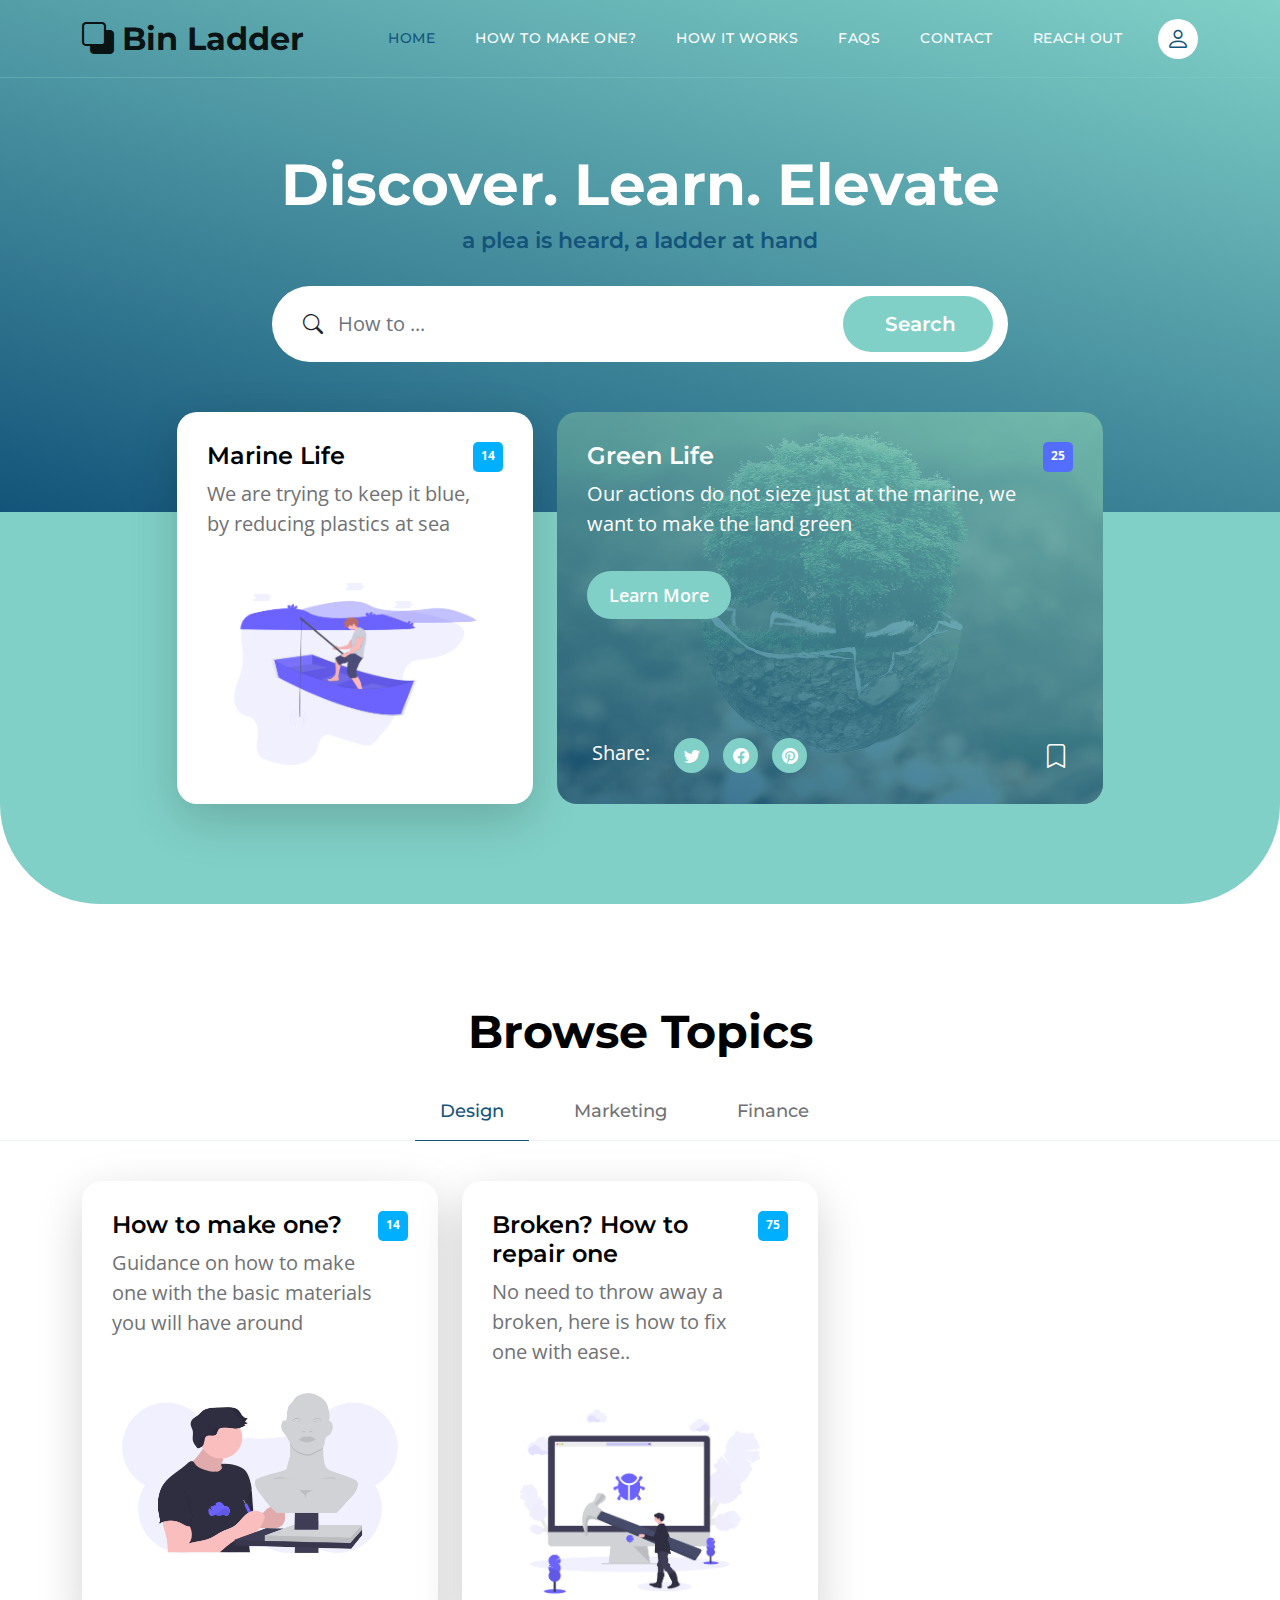
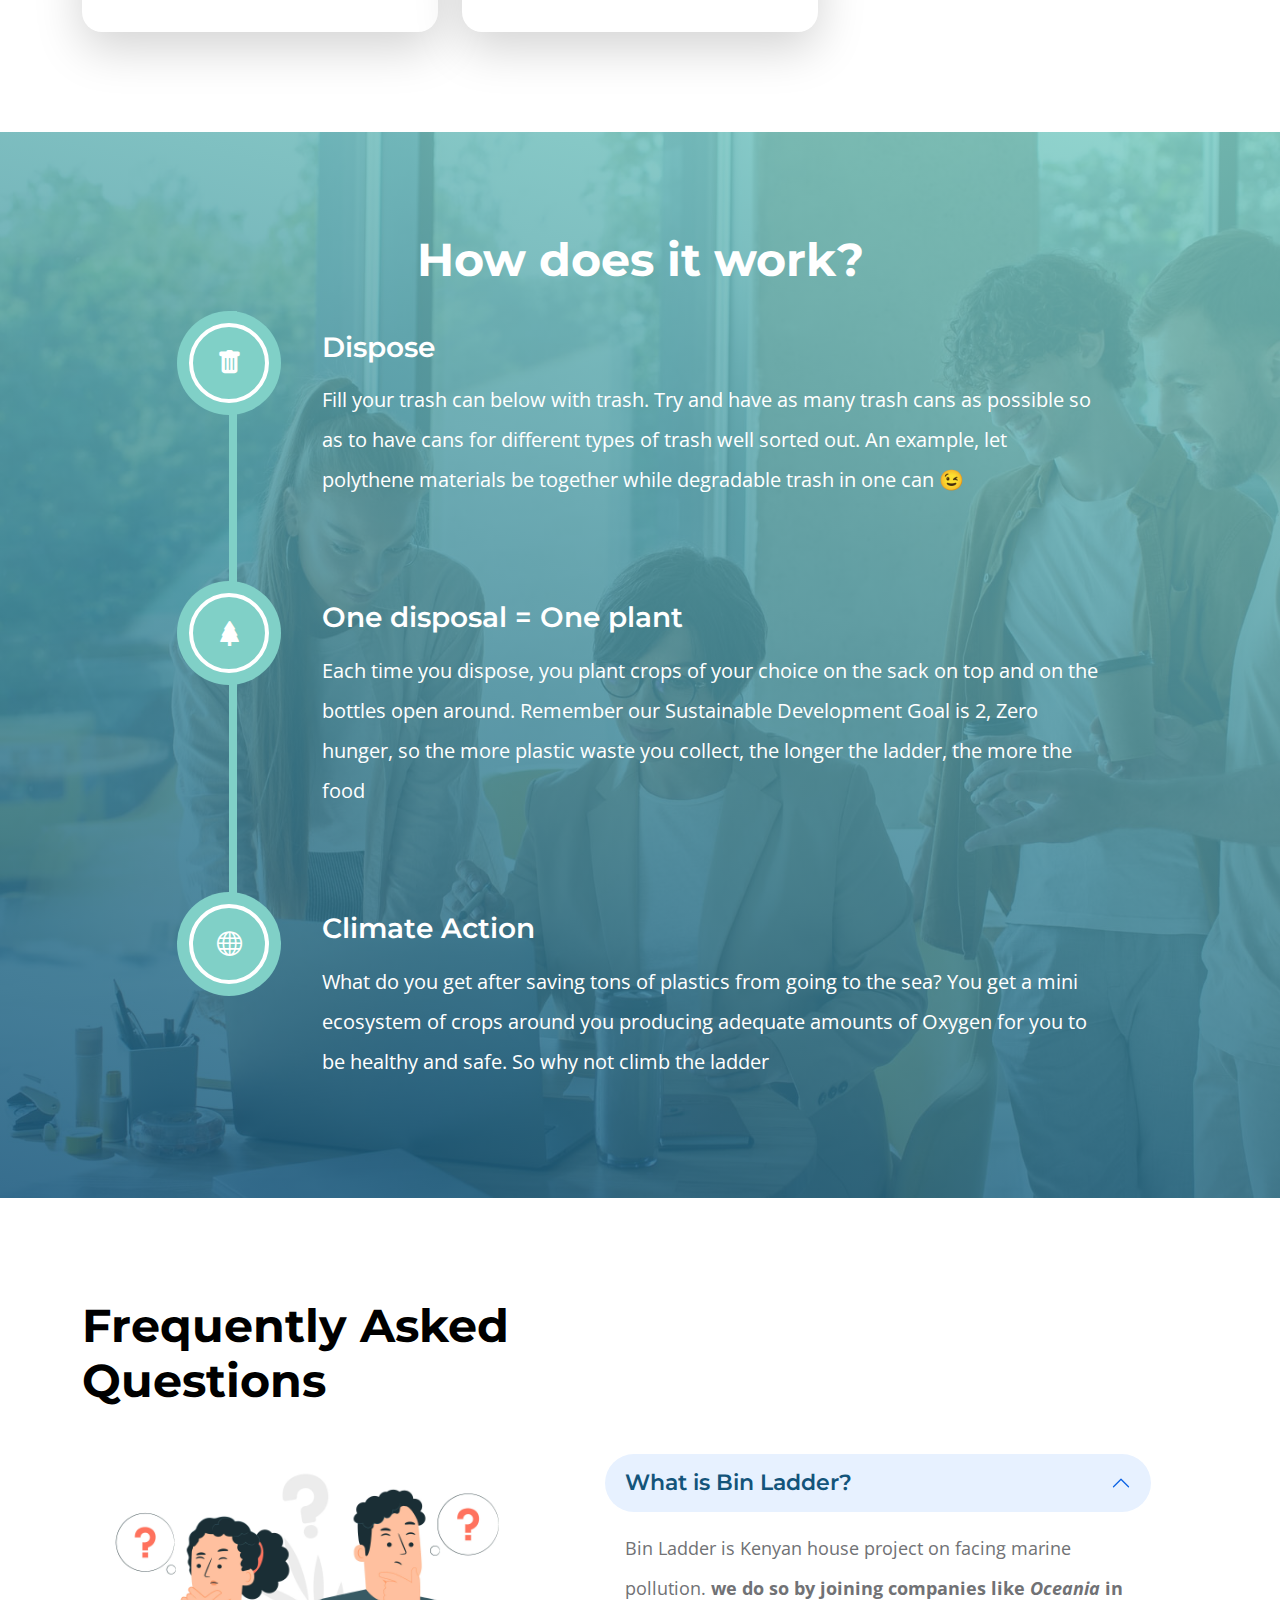
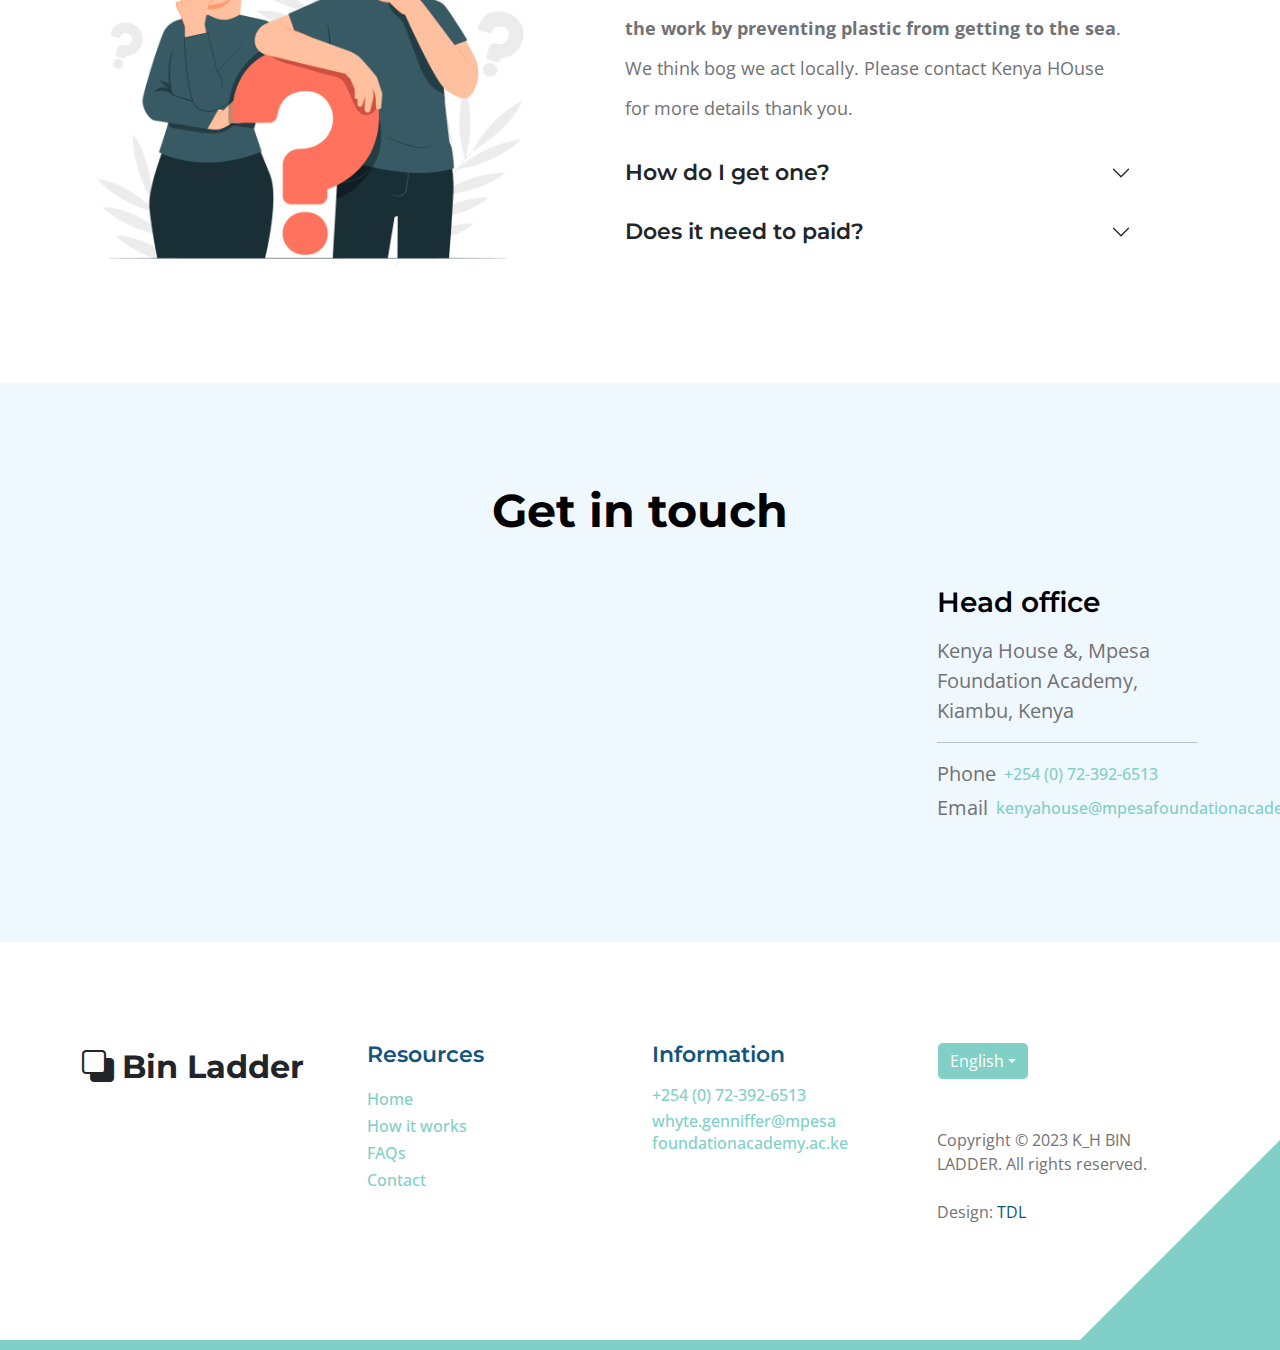
==== commit c4403c37: "Update index.html" ====
--- a/BIN_LADDER/index.html
+++ b/BIN_LADDER/index.html
@@ -417,12 +417,7 @@
                             </div>
                         </div>
 
-                        <div class="col-12 text-center mt-5">
-                            <p class="text-white">
-                                Want to learn more?
-                                <a href="#" class="btn custom-btn custom-border-btn ms-3">Check out Youtube</a>
-                            </p>
-                        </div>
+                    
                     </div>
                 </div>
             </section>
